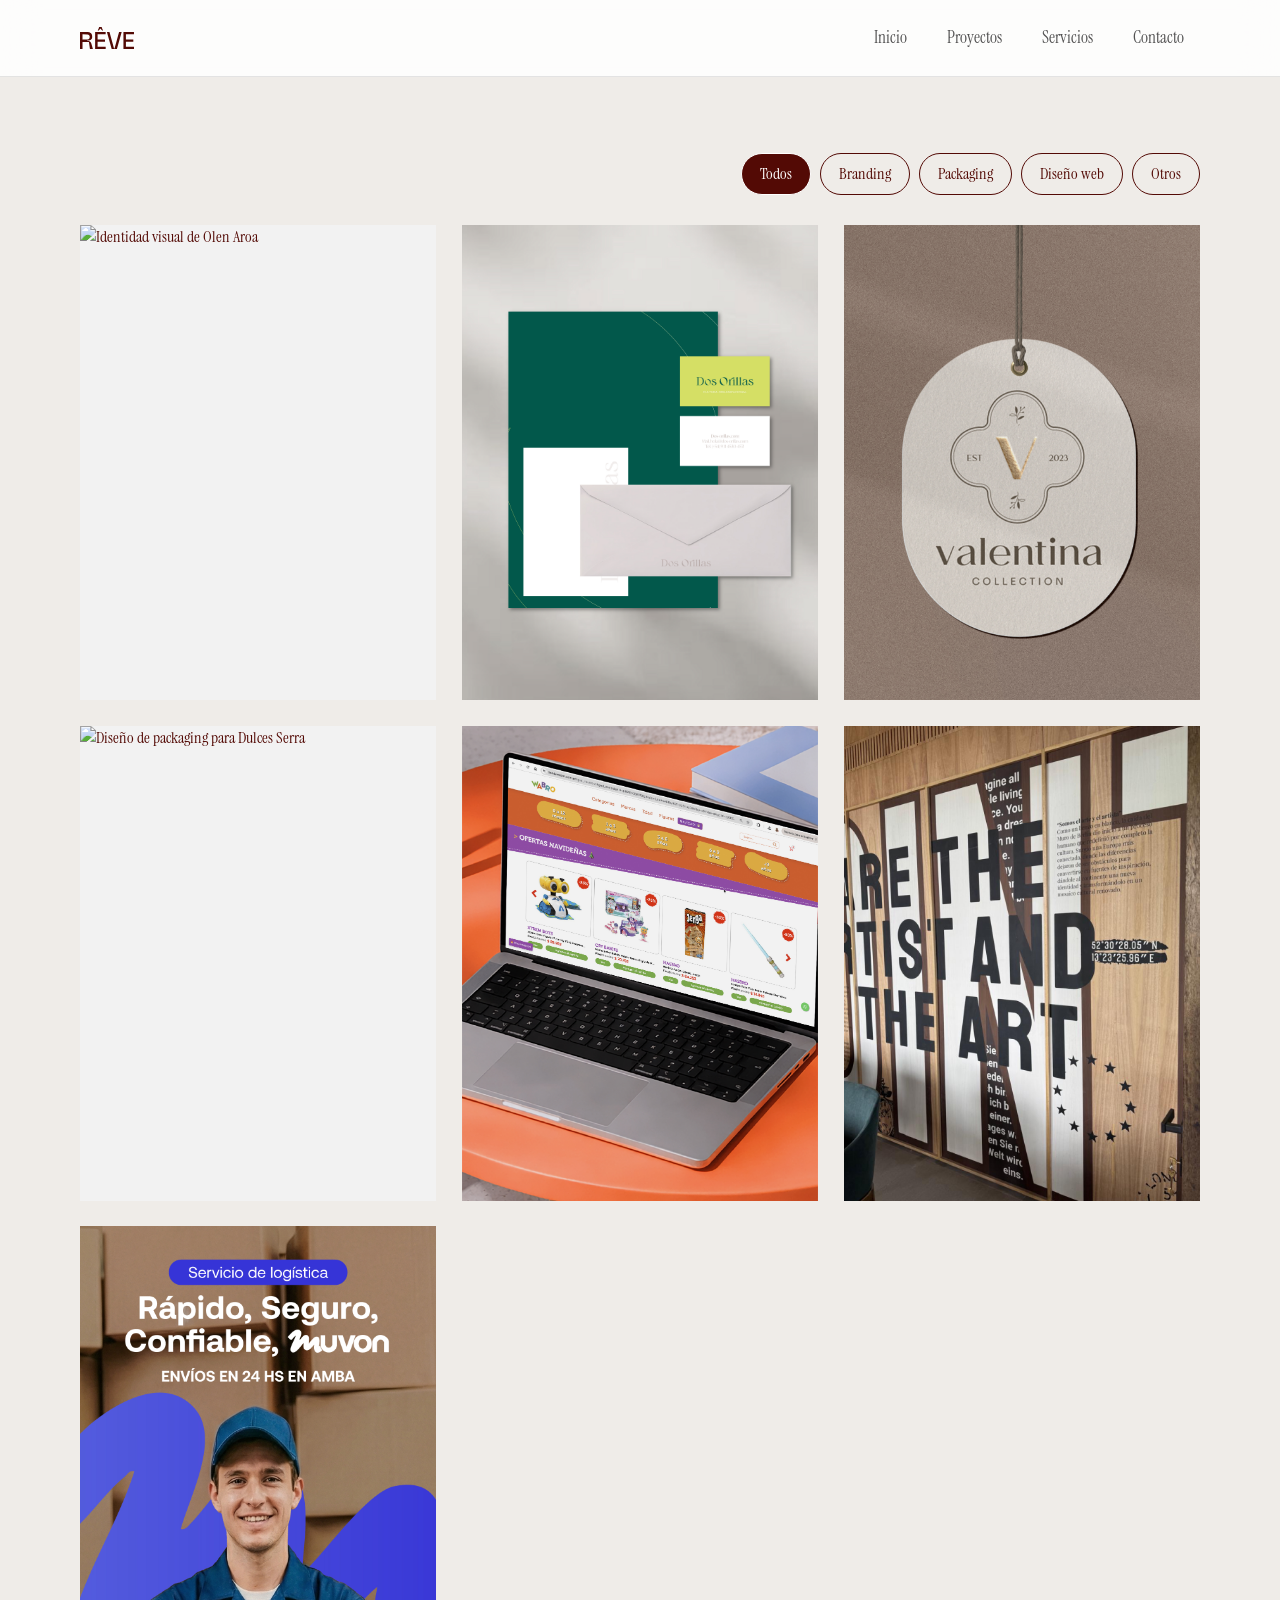
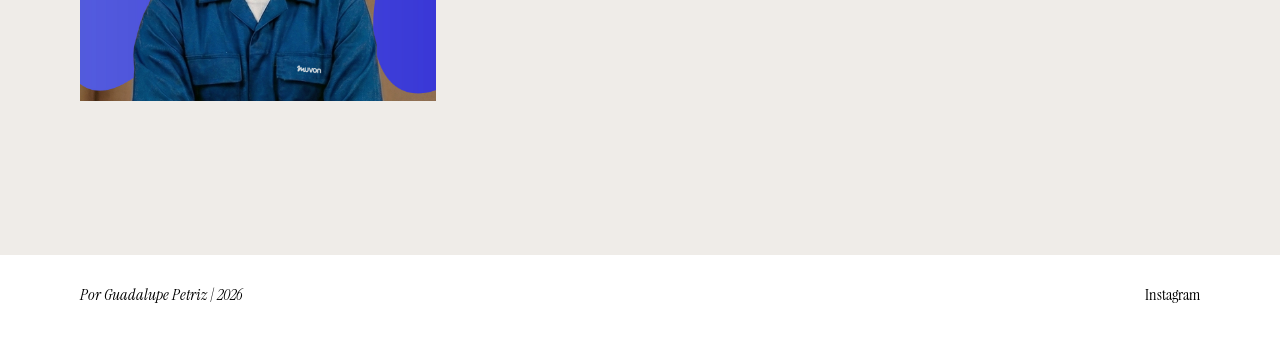
==== proyectos.html @ 758e6129 "Add files via upload" ====
<!DOCTYPE html>
<html lang="es">
  <head>
    <meta charset="UTF-8" />
    <meta name="viewport" content="width=device-width, initial-scale=1.0" />
    <meta name="description" content="Proyectos de branding, packaging y diseño web de RÊVE Studio" />
    <title>Proyectos — RÊVE Studio</title>
    <link rel="icon" href="assets/FavIcon.svg" type="image/svg+xml" />
    <link rel="preconnect" href="https://fonts.googleapis.com" />
    <link rel="preconnect" href="https://fonts.gstatic.com" crossorigin />
    <link href="https://fonts.googleapis.com/css2?family=Bricolage+Grotesque:opsz,wdth,wght@12..96,100,200..800&family=Instrument+Serif:ital@0;1&display=swap" rel="stylesheet" />
    <link rel="stylesheet" href="styles.css" />
  </head>
  <body class="projects-page">
    <header class="site-header">
      <nav class="navbar" aria-label="Navegación principal" data-nav>
        <a class="brand" href="index.html" aria-label="RÊVE Studio, ir al inicio">
          <img src="assets/LOGO-Bordo.svg" alt="" aria-hidden="true" />
        </a>
        <button class="nav-toggle" type="button" aria-label="Abrir menú" aria-expanded="false" aria-controls="site-menu">
          <span></span>
          <span></span>
        </button>
        <ul class="nav-menu" id="site-menu">
          <li><a href="index.html#inicio">Inicio</a></li>
          <li><a href="proyectos.html">Proyectos</a></li>
          <li><a href="index.html#servicios">Servicios</a></li>
          <li><a href="index.html#contacto">Contacto</a></li>
        </ul>
      </nav>
    </header>

    <main class="projects-main">
      <div class="project-filters" role="group" aria-label="Filtrar proyectos">
        <button class="project-filter is-active" type="button" data-filter="all" aria-pressed="true">Todos</button>
        <button class="project-filter" type="button" data-filter="branding" aria-pressed="false">Branding</button>
        <button class="project-filter" type="button" data-filter="packaging" aria-pressed="false">Packaging</button>
        <button class="project-filter" type="button" data-filter="web" aria-pressed="false">Diseño web</button>
        <button class="project-filter" type="button" data-filter="otros" aria-pressed="false">Otros</button>
      </div>

      <section class="projects-grid" aria-live="polite" aria-label="Listado de proyectos">
        <article class="grid-project" data-category="branding packaging" tabindex="0">
          <div class="grid-project__image"><img src="assets/services/branding/branding-07.jpg" alt="Identidad visual de Olen Aroa" /></div>
          <div class="grid-project__content"><p>Branding / Packaging</p><h2>Olen Aroa</h2></div>
        </article>
        <article class="grid-project" data-category="branding" tabindex="0">
          <div class="grid-project__image"><img src="assets/portfolio-jpg/dos-orillas.jpg" alt="Identidad visual de Dos Orillas" /></div>
          <div class="grid-project__content"><p>Branding</p><h2>Dos Orillas</h2></div>
        </article>
        <article class="grid-project" data-category="branding" tabindex="0">
          <div class="grid-project__image"><img src="assets/portfolio-jpg/valentina.jpg" alt="Identidad visual y ecommerce de Valentina" /></div>
          <div class="grid-project__content"><p>Branding</p><h2>Valentina</h2></div>
        </article>
        <article class="grid-project" data-category="packaging" tabindex="0">
          <div class="grid-project__image"><img src="assets/portfolio-jpg/dulces-serra.jpg" alt="Diseño de packaging para Dulces Serra" /></div>
          <div class="grid-project__content"><p>Packaging</p><h2>Dulces Serra</h2></div>
        </article>
        <article class="grid-project" data-category="web" tabindex="0">
          <div class="grid-project__image"><img src="assets/portfolio-jpg/wabro.jpg" alt="Diseño de tienda online para Wabro" /></div>
          <div class="grid-project__content"><p>Diseño web</p><h2>Wabro</h2></div>
        </article>
        <article class="grid-project" data-category="otros" tabindex="0">
          <div class="grid-project__image"><img src="assets/portfolio-jpg/checkpoint-charlie.jpg" alt="Diseño gráfico y arquigrafía para Checkpoint Charlie" /></div>
          <div class="grid-project__content"><p>Arquigrafía</p><h2>Checkpoint Charlie</h2></div>
        </article>
        <article class="grid-project" data-category="otros" tabindex="0">
          <div class="grid-project__image"><img src="assets/portfolio-jpg/muvon.jpg" alt="Contenido para paid media de Muvon" /></div>
          <div class="grid-project__content"><p>Diseño gráfico</p><h2>Muvon</h2></div>
        </article>
      </section>
    </main>

    <footer class="footer">
      <p>Por Guadalupe Petriz | <span id="current-year"></span></p>
      <a href="https://www.instagram.com/by_revestudio/" target="_blank" rel="noopener noreferrer">Instagram</a>
    </footer>
    <script src="projects.js"></script>
  </body>
</html>
---- styles.css ----
:root {
  /* Variables principales para cambiar rápidamente la identidad visual. */
  --color-bg: #ffffff;
  --color-text: #000000;
  --color-accent: #000000;
  --color-white: #ffffff;
  --color-soft: #f2f2f2;
  --color-muted: #555555;
  --color-ink-soft: rgba(0, 0, 0, 0.68);
  --font-main: "Instrument Serif", Georgia, serif;
  --font-display: "Bricolage Grotesque", Arial, sans-serif;
  --radius-sm: 18px;
  --radius-md: 28px;
  --radius-lg: 42px;
  --shadow-soft: 0 22px 70px rgba(0, 0, 0, 0.09);
  --space-section: clamp(72px, 10vw, 128px);
  --container: min(1120px, calc(100% - 40px));
  --page-bg: #ffffff;
  --page-fg: #000000;
  --page-transition: background-color 850ms ease, color 850ms ease;
}

* {
  box-sizing: border-box;
}

html {
  scroll-behavior: smooth;
}

body {
  margin: 0;
  background-color: var(--page-bg);
  color: var(--page-fg);
  font-family: var(--font-main);
  line-height: 1.5;
  font-weight: 400;
  transition: var(--page-transition);
}

body.nav-open {
  overflow: hidden;
}

body.modal-open {
  overflow: hidden;
}

img {
  display: block;
  max-width: 100%;
}

a {
  color: inherit;
  text-decoration: none;
}

.site-header {
  /* Header sticky con transparencia para conservar presencia durante el scroll. */
  position: sticky;
  top: 0;
  z-index: 20;
  border-bottom: 1px solid rgba(0, 0, 0, 0.1);
  background: rgba(255, 255, 255, 0.86);
  backdrop-filter: blur(18px);
}

.navbar {
  width: var(--container);
  min-height: 76px;
  margin: 0 auto;
  display: flex;
  align-items: center;
  justify-content: space-between;
  gap: 24px;
}

.brand {
  display: inline-flex;
  align-items: center;
  gap: 0;
  font-size: 1.22rem;
  font-weight: 400;
  font-style: italic;
  letter-spacing: 0;
}

.brand img {
  width: 54px;
  height: 54px;
  object-fit: contain;
}

.nav-menu {
  margin: 0;
  padding: 0;
  display: flex;
  align-items: center;
  gap: 8px;
  list-style: none;
}

.nav-menu a {
  display: inline-flex;
  min-height: 40px;
  align-items: center;
  border-radius: 999px;
  padding: 0 16px;
  color: var(--color-ink-soft);
  font-size: 1.08rem;
  transition: background-color 180ms ease, color 180ms ease;
}

.language-toggle {
  display: inline-flex;
  min-width: 48px;
  min-height: 40px;
  align-items: center;
  justify-content: center;
  border: 1px solid rgba(0, 0, 0, 0.14);
  border-radius: 999px;
  padding: 0 14px;
  background: #ffffff;
  color: #000000;
  cursor: pointer;
  font-family: var(--font-display);
  font-size: 0.9rem;
  font-weight: 400;
  letter-spacing: 0;
  transition: background-color 180ms ease, transform 180ms ease;
}

.nav-menu a:hover,
.nav-menu a:focus-visible,
.language-toggle:hover,
.language-toggle:focus-visible {
  background: var(--color-white);
  color: var(--color-text);
  outline: none;
}

.language-toggle:hover,
.language-toggle:focus-visible {
  transform: translateY(-1px);
}

.nav-toggle {
  display: none;
  width: 44px;
  height: 44px;
  border: 1px solid rgba(0, 0, 0, 0.14);
  border-radius: 999px;
  background: var(--color-white);
  cursor: pointer;
}

.nav-toggle span {
  display: block;
  width: 18px;
  height: 2px;
  margin: 5px auto;
  border-radius: 999px;
  background: var(--color-text);
  transition: transform 180ms ease, opacity 180ms ease;
}

.nav-open .nav-toggle span:first-child {
  transform: translateY(3.5px) rotate(45deg);
}

.nav-open .nav-toggle span:last-child {
  transform: translateY(-3.5px) rotate(-45deg);
}

.hero {
  position: relative;
  width: 100%;
  --preview-x: 50%;
  --preview-y: 24px;
  min-height: calc(92vh - 76px);
  margin: 0 auto;
  padding: clamp(88px, 12vh, 140px) max(20px, calc((100% - 1120px) / 2))
    clamp(56px, 8vh, 88px);
  display: flex;
  align-items: center;
  justify-content: center;
  text-align: center;
  background-color: var(--page-bg);
  color: #161616;
  transition: var(--page-transition);
}

.hero__content {
  position: relative;
  z-index: 3;
  width: min(100%, 860px);
}

.eyebrow {
  margin: 0 0 18px;
  color: var(--color-accent);
  font-size: 1.05rem;
  font-style: italic;
  font-weight: 400;
  letter-spacing: 0;
}

h1,
h2,
h3,
p {
  overflow-wrap: anywhere;
}

h1,
h2 {
  margin: 0;
  line-height: 0.98;
  letter-spacing: 0;
}

h1 {
  max-width: 860px;
  margin-inline: auto;
  font-family: "Bricolage Grotesque", Arial, sans-serif;
  font-size: clamp(1.95rem, 4.2vw, 4.35rem);
  font-style: normal;
  font-weight: 400;
}

.hero-typing-letter,
.hero-typing-node {
  opacity: 0;
  color: #161616;
  animation: hero-type-in 180ms ease forwards;
}

.hero-typing-letter {
  display: inline;
  transition: color 220ms ease;
}

.hero-typing-node {
  display: inline-block;
  transition: color 220ms ease;
}

.hero.has-keyword-hover .hero-typing-letter,
.hero.has-keyword-hover .hero-typing-node {
  color: rgba(22, 22, 22, 0.3);
}

.hero.has-keyword-hover .hero-typing-node.is-keyword-active {
  color: #000000;
}

h2 {
  max-width: 760px;
  font-size: clamp(2.25rem, 5vw, 4.9rem);
}

.hero__actions {
  justify-content: center;
  display: flex;
  flex-wrap: wrap;
  gap: 12px;
  margin-top: clamp(36px, 5vw, 56px);
}

.hero-keyword {
  position: relative;
  display: inline-block;
  cursor: default;
  color: #000000;
  font-family: "Bricolage Grotesque", Arial, sans-serif;
  font-style: normal;
  font-weight: 400;
  outline: none;
  transition: color 180ms ease;
}

.hero-keyword::after {
  content: "";
  position: absolute;
  left: 0;
  right: 0;
  bottom: 0.04em;
  height: 0.045em;
  background: currentColor;
  transform: scaleX(1);
  transform-origin: left center;
}

.hero-keyword[data-category="branding"]:hover,
.hero-keyword[data-category="branding"]:focus-visible,
.hero-keyword[data-category="branding"].is-active {
  color: #530a05;
}

.hero-keyword[data-category="redes"]:hover,
.hero-keyword[data-category="redes"]:focus-visible,
.hero-keyword[data-category="redes"].is-active {
  color: #530a05;
}

.hero-keyword[data-category="contenido"]:hover,
.hero-keyword[data-category="contenido"]:focus-visible,
.hero-keyword[data-category="contenido"].is-active {
  color: #530a05;
}

.hero__previews {
  position: absolute;
  left: 0;
  right: 0;
  top: 0;
  z-index: 6;
  height: 0;
  pointer-events: none;
}

.hero-preview-group {
  position: absolute;
  left: var(--preview-x);
  top: var(--preview-y);
  width: clamp(270px, 31vw, 420px);
  height: clamp(135px, 15.75vw, 214px);
  opacity: 1;
  transform: translate(-50%, -100%) translateY(-28px) scale(1);
  visibility: hidden;
  transition: visibility 0s linear 360ms;
}

.hero-preview-group.is-visible {
  visibility: visible;
  transition-delay: 0s;
}

.hero-preview-group img {
  position: absolute;
  width: clamp(108px, 12.6vw, 171px);
  aspect-ratio: 4 / 5;
  object-fit: cover;
  border: 1px solid rgba(0, 0, 0, 0.12);
  border-radius: 16px;
  background: var(--color-white);
  box-shadow: 0 26px 70px rgba(0, 0, 0, 0.14);
  opacity: 0;
  transform: translateY(16px) var(--preview-transform);
  transition: opacity 380ms ease-out, transform 420ms ease-out;
  transition-delay: var(--preview-delay, 0ms);
}

.hero-preview-group img:nth-child(1) {
  --preview-transform: rotate(-7deg);
  --preview-delay: 0ms;
  left: 0;
  top: 28px;
}

.hero-preview-group img:nth-child(2) {
  --preview-transform: translateX(-50%) rotate(3deg);
  --preview-delay: 90ms;
  left: 50%;
  top: 0;
}

.hero-preview-group img:nth-child(3) {
  --preview-transform: rotate(7deg);
  --preview-delay: 180ms;
  right: 0;
  left: auto;
  top: 28px;
}

.hero-preview-group.is-visible img {
  opacity: 1;
  transform: translateY(0) var(--preview-transform);
}

.button {
  display: inline-flex;
  min-height: 52px;
  align-items: center;
  justify-content: center;
  border: 1px solid transparent;
  border-radius: 999px;
  padding: 0 24px;
  font-size: 1.13rem;
  font-weight: 400;
  transition: transform 180ms ease, box-shadow 180ms ease,
    background-color 180ms ease, border-color 180ms ease;
}

.button:hover,
.button:focus-visible {
  transform: translateY(-2px);
  outline: none;
}

.button--primary {
  background: var(--color-text);
  color: var(--color-white);
  box-shadow: 0 14px 34px rgba(0, 0, 0, 0.14);
}

.button--primary:hover,
.button--primary:focus-visible {
  box-shadow: 0 18px 42px rgba(0, 0, 0, 0.2);
}

.button--secondary {
  border-color: rgba(0, 0, 0, 0.18);
  background: rgba(255, 255, 255, 0.72);
}

.button--secondary:hover,
.button--secondary:focus-visible {
  background: var(--color-white);
  border-color: rgba(0, 0, 0, 0.34);
}

.ticker {
  width: 100%;
  overflow: hidden;
  background: #530a05;
  color: #f4310f;
}

.ticker__track {
  display: flex;
  width: max-content;
  animation: ticker-scroll 22s linear infinite;
}

.ticker__track span {
  display: inline-flex;
  align-items: center;
  min-height: 102px;
  padding-right: 56px;
  font-family: var(--font-display);
  font-size: clamp(1.45rem, 3vw, 2.7rem);
  font-optical-sizing: auto;
  font-style: normal;
  font-variation-settings: "wdth" 100;
  font-weight: 288;
  letter-spacing: 0.08em;
  line-height: 1;
  text-transform: uppercase;
  white-space: nowrap;
}

.portfolio,
.services {
  width: 100%;
  padding: clamp(64px, 9vw, 120px) 0;
  background: #efece8;
  color: #530a05;
}

.contact {
  padding: var(--space-section) 0;
  background-color: var(--page-bg);
  color: var(--page-fg);
  transition: var(--page-transition);
}

.services {
  padding-top: 0;
  padding-bottom: 0;
  scroll-margin-top: 76px;
}

.section-heading {
  width: var(--container);
  margin: 0 auto 42px;
}

#portfolio-title {
  color: #000000;
  font-family: var(--font-main);
  font-style: normal;
  font-weight: 400;
}

.carousel {
  width: 100%;
  overflow: hidden;
  cursor: grab;
  user-select: none;
  touch-action: pan-y;
}

.carousel__track {
  /* La lista de proyectos está duplicada en HTML para lograr un loop continuo. */
  display: flex;
  width: max-content;
  gap: 22px;
  will-change: transform;
}

.carousel.is-dragging {
  cursor: grabbing;
}

.carousel.is-dragging .project-card {
  pointer-events: none;
}

.project-card {
  position: relative;
  width: clamp(260px, 30vw, 410px);
  aspect-ratio: 0.78;
  border-radius: var(--radius-md);
  overflow: hidden;
  background: var(--color-soft);
  box-shadow: 0 20px 50px rgba(0, 0, 0, 0.09);
}

.project-card__image-link {
  position: absolute;
  inset: 0;
  z-index: 1;
  display: block;
}

.project-card__image-link:focus-visible {
  outline: 2px solid #ffffff;
  outline-offset: -8px;
}

.project-card img {
  width: 100%;
  height: 100%;
  object-fit: cover;
  transition: transform 500ms ease;
}

.project-card::after {
  content: "";
  position: absolute;
  inset: 0;
  background: linear-gradient(
    180deg,
    rgba(0, 0, 0, 0.02) 34%,
    rgba(0, 0, 0, 0.78)
  );
}

.project-card:hover img {
  transform: scale(1.06);
}

.project-card__content {
  position: absolute;
  left: 22px;
  right: 22px;
  bottom: 22px;
  z-index: 2;
  color: var(--color-white);
  pointer-events: none;
}

.project-card__content span {
  display: inline-flex;
  min-height: 34px;
  align-items: center;
  border: 1px solid rgba(255, 255, 255, 0.42);
  border-radius: 999px;
  padding: 0 12px;
  background: rgba(255, 255, 255, 0.18);
  box-shadow: inset 0 1px 0 rgba(255, 255, 255, 0.3),
    0 10px 26px rgba(0, 0, 0, 0.14);
  backdrop-filter: blur(18px) saturate(1.35);
  -webkit-backdrop-filter: blur(18px) saturate(1.35);
  font-size: 0.98rem;
  font-style: italic;
  font-weight: 400;
}

.project-card__content h3 {
  margin: 12px 0 0;
  font-family: var(--font-display);
  font-size: clamp(1.55rem, 2.6vw, 2.4rem);
  font-optical-sizing: auto;
  font-style: normal;
  font-variation-settings: "wdth" 100;
  font-weight: 288;
  letter-spacing: 0.01em;
  line-height: 1;
}

.services-accordion {
  width: 100%;
  height: clamp(540px, 76vh, 760px);
  margin: 0 auto;
  display: flex;
  align-items: stretch;
  gap: var(--service-gap, 8px);
  overflow: hidden;
  border: 0;
  background: transparent;
}

.service-panel {
  position: relative;
  flex: 0 0 76px;
  min-width: 76px;
  overflow: hidden;
  display: grid;
  grid-template-columns: 76px minmax(0, 1fr);
  border-right: 0;
  border-radius: 0;
  background: var(--panel-color);
  color: var(--panel-text, var(--color-text));
  transition: flex-basis 520ms cubic-bezier(0.76, 0, 0.24, 1),
    min-width 520ms cubic-bezier(0.76, 0, 0.24, 1);
}

.service-panel:last-child {
  border-right: 0;
}

.service-panel.is-active {
  border-radius: 0;
  flex-basis: calc(100% - 304px - (var(--service-gap, 8px) * 4));
  min-width: min(640px, calc(100% - 304px - (var(--service-gap, 8px) * 4)));
}

.service-panel__tab {
  position: relative;
  z-index: 3;
  display: block;
  border: 0;
  padding: 0;
  background: transparent;
  color: inherit;
  cursor: pointer;
}

.service-panel__tab span {
  position: absolute;
  inset: 0;
  isolation: isolate;
  display: flex;
  width: 100%;
  height: 100%;
  align-items: center;
  justify-content: flex-end;
  padding: 16px 0 44px;
  writing-mode: vertical-rl;
  font-family: var(--font-display);
  font-size: clamp(0.95rem, 1.2vw, 1.18rem);
  font-optical-sizing: auto;
  font-style: normal;
  font-variation-settings: "wdth" 100;
  font-weight: 288;
  letter-spacing: 0.08em;
  line-height: 1;
  text-transform: uppercase;
  text-orientation: mixed;
  transform: rotate(180deg);
  transform-origin: center center;
}

.service-panel__content {
  position: relative;
  z-index: 2;
  align-self: start;
  width: 100%;
  max-width: 1160px;
  padding: clamp(34px, 5vw, 72px);
  overflow: auto;
  opacity: 0;
  transform: translateX(28px);
  transition: opacity 260ms ease 120ms, transform 360ms ease 120ms;
}

.service-panel.is-active .service-panel__content {
  opacity: 1;
  transform: translateX(0);
}

.service-panel__content h3 {
  margin: 0;
  font-family: var(--font-display);
  font-size: clamp(3rem, 7vw, 7.4rem);
  font-optical-sizing: auto;
  font-style: normal;
  font-variation-settings: "wdth" 100;
  font-weight: 288;
  letter-spacing: 0;
  line-height: 0.88;
  text-transform: uppercase;
}

.service-panel__content p {
  max-width: 560px;
  margin: clamp(22px, 3vw, 34px) 0 0;
  font-family: var(--font-main);
  font-size: clamp(1.3rem, 2vw, 1.85rem);
  font-style: italic;
  font-weight: 400;
  line-height: 1.16;
}

.service-panel__cta {
  display: inline-flex;
  min-height: 46px;
  align-items: center;
  justify-content: center;
  margin-top: clamp(24px, 3vw, 36px);
  border: 1px solid rgba(0, 0, 0, 0.18);
  border-radius: 999px;
  padding: 0 20px;
  background: rgba(255, 255, 255, 0.44);
  color: inherit;
  cursor: pointer;
  font-family: var(--font-display);
  font-size: 1rem;
  font-optical-sizing: auto;
  font-style: normal;
  font-variation-settings: "wdth" 100;
  font-weight: 400;
  transition: background-color 180ms ease, transform 180ms ease;
  text-decoration: none;
}

.service-panel__actions {
  display: flex;
  flex-wrap: wrap;
  gap: 12px;
  margin-top: clamp(24px, 3vw, 36px);
}

.service-panel__actions .service-panel__cta {
  margin-top: 0;
}

.service-panel__cta:hover,
.service-panel__cta:focus-visible {
  background: rgba(255, 255, 255, 0.7);
  outline: none;
  transform: translateY(-1px);
}

.service-hover-preview {
  position: fixed;
  left: var(--service-preview-x, 50vw);
  top: var(--service-preview-y, 50vh);
  z-index: 55;
  width: 230px;
  height: 250px;
  opacity: 0;
  pointer-events: none;
  transform: translate(-50%, calc(-100% - 18px)) translateY(12px) scale(0.96);
  transition: opacity 220ms ease, transform 280ms ease, visibility 0s linear 340ms;
  visibility: hidden;
}

.service-hover-preview.is-visible {
  opacity: 1;
  transform: translate(-50%, calc(-100% - 18px)) translateY(0) scale(1);
  transition-delay: 0s;
  visibility: visible;
}

.service-hover-preview img {
  position: absolute;
  inset: 0;
  width: 136px;
  height: 176px;
  object-fit: cover;
  border: 1px solid rgba(255, 255, 255, 0.42);
  border-radius: 0;
  box-shadow: 0 18px 44px rgba(0, 0, 0, 0.18);
  opacity: 0;
  transform: translate(var(--stack-x), var(--stack-y-start)) scale(0.96)
    rotate(var(--stack-r));
  will-change: opacity, transform;
}

.service-hover-preview img:nth-child(1) {
  --stack-x: 0;
  --stack-y: 28px;
  --stack-y-start: 42px;
  --stack-r: -8deg;
  animation-delay: 0ms;
}

.service-hover-preview img:nth-child(2) {
  --stack-x: 18px;
  --stack-y: 14px;
  --stack-y-start: 28px;
  --stack-r: 5deg;
  animation-delay: 420ms;
}

.service-hover-preview img:nth-child(3) {
  --stack-x: 38px;
  --stack-y: 2px;
  --stack-y-start: 16px;
  --stack-r: -3deg;
  animation-delay: 840ms;
}

.service-hover-preview img:nth-child(4) {
  --stack-x: 60px;
  --stack-y: 20px;
  --stack-y-start: 34px;
  --stack-r: 8deg;
  animation-delay: 1260ms;
}

.service-hover-preview img:nth-child(5) {
  --stack-x: 28px;
  --stack-y: 48px;
  --stack-y-start: 62px;
  --stack-r: 2deg;
  animation-delay: 1680ms;
}

.service-hover-preview img:nth-child(6) {
  --stack-x: 78px;
  --stack-y: 42px;
  --stack-y-start: 56px;
  --stack-r: -6deg;
  animation-delay: 2100ms;
}

.service-hover-preview.is-visible img {
  animation-duration: 4.8s;
  animation-iteration-count: infinite;
  animation-name: service-image-stack;
  animation-timing-function: cubic-bezier(0.22, 1, 0.36, 1);
  animation-fill-mode: both;
}

@keyframes service-image-stack {
  0%,
  9% {
    opacity: 0;
    transform: translate(var(--stack-x), var(--stack-y-start)) scale(0.96)
      rotate(var(--stack-r));
  }

  18%,
  72% {
    opacity: 1;
    transform: translate(var(--stack-x), var(--stack-y)) scale(1)
      rotate(var(--stack-r));
  }

  86%,
  100% {
    opacity: 0;
    transform: translate(var(--stack-x), calc(var(--stack-y) - 10px)) scale(0.98)
      rotate(var(--stack-r));
  }
}

.process-cards {
  margin-top: clamp(78px, 9vw, 120px);
  margin-bottom: clamp(78px, 9vw, 120px);
  padding: clamp(52px, 7vw, 92px) 0;
  background-color: var(--page-bg);
  color: var(--page-fg);
  overflow: hidden;
  transition: var(--page-transition);
}

.process-cards__inner {
  width: var(--container);
  margin: 0 auto;
}

.process-card-stack {
  min-height: clamp(300px, 34vw, 420px);
  position: relative;
}

.process-card {
  position: absolute;
  display: grid;
  align-content: space-between;
  width: clamp(170px, 18vw, 250px);
  min-height: clamp(190px, 21vw, 280px);
  border-radius: var(--radius-md);
  padding: clamp(22px, 3vw, 34px);
  color: var(--color-text);
  box-shadow: 0 26px 70px rgba(0, 0, 0, 0.28);
  cursor: pointer;
  transition: transform 320ms cubic-bezier(0.34, 1.56, 0.64, 1),
    box-shadow 240ms ease;
}

.process-card:hover,
.process-card:focus-visible,
.process-card.is-tapped {
  outline: none;
  transform: translateY(-16px) rotate(0deg) scale(1.04);
  box-shadow: 0 36px 90px rgba(0, 0, 0, 0.38);
}

.process-card__icon {
  width: clamp(56px, 6.2vw, 86px);
  height: clamp(56px, 6.2vw, 86px);
  color: currentColor;
  object-fit: contain;
  transform-origin: center bottom;
}

.process-card--two .process-card__icon {
  filter: invert(1);
}

.process-card:hover .process-card__icon,
.process-card:focus-visible .process-card__icon,
.process-card.is-tapped .process-card__icon {
  animation: process-icon-bounce 520ms cubic-bezier(0.34, 1.56, 0.64, 1);
}

.process-card p {
  margin: clamp(34px, 5vw, 64px) 0 0;
  font-family: var(--font-display);
  font-size: clamp(1rem, 1.55vw, 1.42rem);
  font-optical-sizing: auto;
  font-style: normal;
  font-variation-settings: "wdth" 100;
  font-weight: 400;
  line-height: 1.02;
}

.process-card--one {
  left: 5%;
  top: 4%;
  background: #dedede;
  transform: rotate(-7deg);
}

.process-card--two {
  left: 31%;
  top: 24%;
  background: #530a05;
  color: #ffffff;
  transform: rotate(5deg);
}

.process-card--three {
  right: 26%;
  top: 0;
  background: #e24b37;
  transform: rotate(-3deg);
}

.process-card--four {
  right: 5%;
  top: 25%;
  background: #9bc5ff;
  transform: rotate(8deg);
}

.packages-modal[hidden] {
  display: none;
}

.packages-modal {
  position: fixed;
  inset: 0;
  z-index: 60;
  display: grid;
  place-items: center;
  padding: 20px;
}

.packages-modal__overlay {
  position: absolute;
  inset: 0;
  background: rgba(0, 0, 0, 0.42);
  backdrop-filter: blur(10px);
  -webkit-backdrop-filter: blur(10px);
}

.packages-modal__dialog {
  position: relative;
  z-index: 1;
  width: min(1180px, 100%);
  max-height: min(84vh, 820px);
  overflow: auto;
  border: 1px solid rgba(255, 255, 255, 0.42);
  border-radius: var(--radius-md);
  padding: clamp(24px, 4vw, 48px);
  background: rgba(239, 239, 239, 0.82);
  box-shadow: 0 28px 90px rgba(0, 0, 0, 0.24);
  backdrop-filter: blur(22px) saturate(1.2);
  -webkit-backdrop-filter: blur(22px) saturate(1.2);
}

.packages-modal__close {
  position: absolute;
  top: 18px;
  right: 18px;
  width: 40px;
  height: 40px;
  border: 1px solid rgba(0, 0, 0, 0.16);
  border-radius: 999px;
  background: rgba(255, 255, 255, 0.48);
  cursor: pointer;
  font-family: var(--font-display);
  font-size: 1.5rem;
  line-height: 1;
}

.packages-modal__heading {
  padding-right: 44px;
}

.packages-modal__heading h2 {
  font-family: var(--font-display);
  font-size: clamp(2.4rem, 6vw, 5.8rem);
  font-optical-sizing: auto;
  font-style: normal;
  font-variation-settings: "wdth" 100;
  font-weight: 288;
  line-height: 0.9;
  text-transform: uppercase;
}

.branding-packages {
  display: grid;
  grid-template-columns: repeat(3, minmax(0, 1fr));
  gap: 16px;
  margin-top: clamp(24px, 3vw, 40px);
}

.packages-modal__note {
  width: fit-content;
  max-width: min(100%, 760px);
  margin: clamp(18px, 2.2vw, 28px) auto 0;
  border: 1px solid rgba(83, 10, 5, 0.18);
  border-radius: 999px;
  padding: 10px 18px;
  background: rgba(83, 10, 5, 0.08);
  color: #530a05;
  font-family: var(--font-display);
  font-size: clamp(0.9rem, 1vw, 1rem);
  font-optical-sizing: auto;
  font-style: normal;
  font-variation-settings: "wdth" 100;
  font-weight: 400;
  line-height: 1.18;
  text-align: center;
}

.branding-package {
  --plan-accent: #892727;
  --plan-tint: rgba(137, 39, 39, 0.1);
  min-height: 100%;
  display: grid;
  grid-template-rows: auto auto auto 1fr auto auto;
  padding: clamp(18px, 2vw, 28px);
  border: 1px solid color-mix(in srgb, var(--plan-accent) 28%, transparent);
  border-radius: var(--radius-md);
  background: linear-gradient(180deg, var(--plan-tint), rgba(255, 255, 255, 0.34));
  box-shadow: inset 0 1px 0 rgba(255, 255, 255, 0.42),
    0 18px 42px rgba(0, 0, 0, 0.08);
  backdrop-filter: blur(18px) saturate(1.25);
  -webkit-backdrop-filter: blur(18px) saturate(1.25);
  transition: border-color 180ms ease, transform 180ms ease,
    background-color 180ms ease;
}

.branding-package:hover {
  border-color: color-mix(in srgb, var(--plan-accent) 55%, transparent);
  background: linear-gradient(180deg, var(--plan-tint), rgba(255, 255, 255, 0.48));
  transform: translateY(-2px);
}

.branding-package:nth-child(2) {
  --plan-accent: #701212;
  --plan-tint: rgba(112, 18, 18, 0.1);
}

.branding-package:nth-child(3) {
  --plan-accent: #530a05;
  --plan-tint: rgba(83, 10, 5, 0.11);
}

.branding-package h4 {
  margin: 0;
  font-family: var(--font-display);
  font-size: clamp(1.15rem, 1.6vw, 1.65rem);
  font-optical-sizing: auto;
  font-style: normal;
  font-variation-settings: "wdth" 100;
  font-weight: 700;
  line-height: 1;
  text-transform: uppercase;
  color: var(--plan-accent);
}

.branding-package p,
.branding-package li,
.branding-package strong {
  font-family: var(--font-display);
  font-size: clamp(0.98rem, 1.15vw, 1.12rem);
  font-optical-sizing: auto;
  font-style: normal;
  font-variation-settings: "wdth" 100;
  font-weight: 400;
  line-height: 1.18;
}

.branding-package p {
  margin: 16px 0 0;
}

.branding-package > p:not(.branding-package__meta) {
  font-family: var(--font-main);
  font-size: clamp(1.1rem, 1.45vw, 1.4rem);
  font-style: normal;
  font-weight: 400;
  line-height: 1.08;
}

.branding-package strong {
  display: block;
  margin-top: 18px;
  font-weight: 700;
}

.branding-package ul {
  margin-top: 10px;
  padding: 0;
  list-style: none;
  border-top: 1px solid rgba(0, 0, 0, 0.12);
}

.branding-package li {
  min-height: 42px;
  display: grid;
  grid-template-columns: 24px minmax(0, 1fr);
  align-items: center;
  gap: 8px;
  border-bottom: 1px solid rgba(0, 0, 0, 0.1);
  font-size: clamp(0.9rem, 1vw, 1rem);
  font-weight: 300;
}

.branding-package li::before {
  content: "→";
  width: 22px;
  height: 22px;
  display: inline-grid;
  place-items: center;
  border: 1px solid var(--plan-accent);
  border-radius: 999px;
  background: var(--plan-accent);
  color: #fff;
  font-size: 0.9rem;
  line-height: 1;
}

.branding-package__meta {
  margin-top: 18px;
  align-self: end;
  font-weight: 700;
}

.branding-package__cta {
  display: inline-flex;
  min-height: 42px;
  align-items: center;
  justify-content: center;
  margin-top: 18px;
  border: 1px solid rgba(0, 0, 0, 0.18);
  border-radius: 999px;
  padding: 0 16px;
  background: rgba(255, 255, 255, 0.42);
  font-family: var(--font-display);
  font-size: 0.95rem;
  font-optical-sizing: auto;
  font-style: normal;
  font-variation-settings: "wdth" 100;
  font-weight: 400;
  transition: background-color 180ms ease, transform 180ms ease;
}

.branding-package__cta:hover,
.branding-package__cta:focus-visible {
  background: rgba(255, 255, 255, 0.68);
  outline: none;
  transform: translateY(-1px);
}

.contact {
  width: 100%;
  margin: 0;
  min-height: clamp(320px, 48vh, 520px);
  padding: clamp(42px, 6vw, 82px) max(20px, calc((100% - 1120px) / 2));
  display: grid;
  grid-template-columns: 1fr 1fr;
  align-items: center;
  justify-items: center;
  gap: clamp(24px, 5vw, 72px);
  border-top: 0;
  background: #530a05;
  color: #f4310f;
}

.contact__brand {
  align-self: end;
}

.contact__brand img {
  display: block;
  width: min(48vw, 470px);
  height: auto;
  transform: scaleY(var(--contact-logo-stretch, 1));
  transform-origin: center bottom;
  filter: brightness(0) saturate(100%) invert(31%) sepia(97%) saturate(3253%)
    hue-rotate(354deg) brightness(104%) contrast(91%);
  transition: transform 220ms ease-out;
}

.contact__cta {
  align-self: end;
  justify-self: center;
  display: grid;
  justify-items: end;
  text-align: right;
}

.contact__cta h2 {
  max-width: min(100%, 420px);
  margin: 0 0 0 auto;
  font-family: var(--font-main);
  font-size: clamp(1.85rem, 4vw, 4.15rem);
  font-style: italic;
  font-weight: 400;
  line-height: 0.94;
  color: #f4310f;
}

.contact__cta .button {
  justify-self: end;
  margin-top: 18px;
}

.contact .button--primary {
  position: relative;
  isolation: isolate;
  overflow: visible;
  border-color: rgba(255, 255, 255, 0.9);
  background: #530a05;
  color: #efece8;
  box-shadow: none;
}

.contact .button--primary:hover,
.contact .button--primary:focus-visible {
  background: #f4310f;
  color: #ffffff;
  box-shadow: none;
}

.contact-gooey-button {
  min-width: 154px;
}

.contact-gooey-button__label {
  position: relative;
  z-index: 2;
}

.contact-gooey-button__blobs {
  display: none;
}

.footer {
  width: 100%;
  margin: 0;
  padding: 28px max(20px, calc((100% - 1120px) / 2)) 36px;
  display: flex;
  align-items: center;
  justify-content: space-between;
  gap: 24px;
  background: #ffffff;
  color: #000000;
}

.footer p {
  margin: 0;
  font-weight: 400;
  font-style: italic;
}

.footer ul {
  margin: 0;
  padding: 0;
  display: flex;
  flex-wrap: wrap;
  justify-content: flex-end;
  gap: 16px;
  list-style: none;
}

.footer a {
  transition: color 180ms ease;
}

.footer a:hover,
.footer a:focus-visible {
  color: #000000;
  outline: none;
}

.project-page {
  background: #ffffff;
  color: #000000;
}

.projects-page {
  background: #efece8;
  color: #530a05;
}

.projects-page .site-header { position: sticky; }
.projects-main { width: var(--container); margin: 0 auto; padding: clamp(40px, 6vw, 76px) 0 clamp(90px, 12vw, 160px); }
.project-filters { display: flex; flex-wrap: wrap; justify-content: flex-end; gap: 9px; margin: 0 0 30px auto; }
.project-filter { min-height: 42px; border: 1px solid currentColor; border-radius: 999px; padding: 0 18px; background: transparent; color: inherit; font: inherit; cursor: pointer; transition: background 180ms ease, color 180ms ease; }
.project-filter:hover, .project-filter:focus-visible, .project-filter.is-active { background: #530a05; color: #ffffff; outline: none; }
.projects-grid { display: grid; grid-template-columns: repeat(3, minmax(0, 1fr)); gap: clamp(12px, 2vw, 28px); }
.grid-project[hidden] { display: none; }
.grid-project { position: relative; overflow: hidden; background: var(--color-soft); }
.grid-project__image { aspect-ratio: 3 / 4; overflow: hidden; background: var(--color-soft); }
.grid-project img { width: 100%; height: 100%; object-fit: cover; transition: transform 500ms ease; }
.grid-project:hover img { transform: scale(1.035); }
.grid-project__content { position: absolute; inset: 0; display: flex; flex-direction: column; justify-content: flex-end; padding: clamp(18px, 2.5vw, 30px); background: linear-gradient(180deg, transparent 35%, rgba(83, 10, 5, 0.88)); color: #ffffff; opacity: 0; transform: translateY(10px); transition: opacity 220ms ease, transform 220ms ease; pointer-events: none; }
.grid-project:hover .grid-project__content, .grid-project:focus-visible .grid-project__content { opacity: 1; transform: translateY(0); }
.grid-project:focus-visible { outline: 2px solid #530a05; outline-offset: 4px; }
.grid-project p { margin: 0 0 7px; font-style: italic; }
.grid-project h2 { margin: 0; font-family: var(--font-display); font-size: clamp(1.65rem, 2.8vw, 3rem); font-weight: 288; line-height: 1; }

.project-detail {
  width: var(--container);
  margin: 0 auto;
  padding: clamp(72px, 10vw, 132px) 0 clamp(84px, 11vw, 148px);
}

.project-detail__header {
  display: grid;
  grid-template-columns: minmax(0, 1fr) auto;
  align-items: end;
  gap: clamp(28px, 5vw, 72px);
  margin-bottom: clamp(42px, 7vw, 84px);
}

.project-detail__back {
  grid-column: 1 / -1;
  width: fit-content;
  border-bottom: 1px solid currentColor;
  font-family: var(--font-display);
  font-size: 0.98rem;
  font-weight: 400;
  line-height: 1.1;
}

.project-detail h1 {
  margin: 0;
  max-width: 760px;
  font-family: var(--font-main);
  font-size: clamp(3.4rem, 11vw, 10rem);
  font-style: normal;
  font-weight: 400;
  line-height: 0.88;
}

.project-detail__meta {
  display: flex;
  flex-wrap: wrap;
  justify-content: flex-end;
  gap: 18px;
  margin: 0;
  font-family: var(--font-display);
}

.project-detail__meta div {
  min-width: 130px;
}

.project-detail__meta dt {
  margin: 0 0 6px;
  color: rgba(0, 0, 0, 0.54);
  font-size: 0.82rem;
  font-weight: 400;
  text-transform: uppercase;
}

.project-detail__meta dd {
  margin: 0;
  font-size: 1.08rem;
  font-weight: 400;
}

.project-gallery {
  display: grid;
  grid-template-columns: repeat(2, minmax(0, 1fr));
  gap: clamp(16px, 2.6vw, 34px);
}

.project-gallery__item {
  margin: 0;
  overflow: hidden;
  background: var(--color-soft);
}

.project-gallery__item--wide {
  grid-column: 1 / -1;
  aspect-ratio: 16 / 9;
}

.project-gallery__item--portrait {
  aspect-ratio: 4 / 5;
}

.project-gallery__item img {
  width: 100%;
  height: 100%;
  object-fit: cover;
}

.cursor-dot {
  position: fixed;
  left: 0;
  top: 0;
  z-index: 1000;
  width: 18px;
  height: 18px;
  border-radius: 999px;
  background: #e24b37;
  pointer-events: none;
  opacity: 0;
  mix-blend-mode: multiply;
  transition: opacity 160ms ease, transform 80ms ease-out;
}

.cursor-dot.is-visible {
  opacity: 0.9;
}

@keyframes ticker-scroll {
  from {
    transform: translateX(0);
  }

  to {
    transform: translateX(-33.333%);
  }
}

@keyframes hero-type-in {
  from {
    opacity: 0;
    transform: translateY(0.08em);
  }

  to {
    opacity: 1;
    transform: translateY(0);
  }
}

@keyframes process-icon-bounce {
  0% {
    transform: translateY(0) scale(1);
  }

  38% {
    transform: translateY(-12px) scale(1.08, 0.94);
  }

  68% {
    transform: translateY(3px) scale(0.98, 1.04);
  }

  100% {
    transform: translateY(0) scale(1);
  }
}

@media (prefers-reduced-motion: reduce) {
  *,
  *::before,
  *::after {
    scroll-behavior: auto !important;
    animation-duration: 0.001ms !important;
    animation-iteration-count: 1 !important;
    transition-duration: 0.001ms !important;
  }
}

@media (max-width: 900px) {
  .hero {
    min-height: calc(88vh - 76px);
    padding-top: clamp(76px, 10vh, 120px);
  }

  .services-accordion {
    height: auto;
    min-height: 0;
    flex-direction: column;
  }

  .service-panel,
  .service-panel.is-active {
    min-width: 0;
    flex: 0 0 78px;
    grid-template-columns: 1fr;
    grid-template-rows: 78px 0fr;
    border-right: 0;
    border-bottom: 0;
    transition: grid-template-rows 420ms cubic-bezier(0.76, 0, 0.24, 1),
      flex-basis 420ms cubic-bezier(0.76, 0, 0.24, 1);
  }

  .service-panel.is-active {
    flex-basis: 500px;
    grid-template-rows: 78px 1fr;
  }

  .service-panel__tab {
    display: flex;
    align-items: center;
    justify-content: flex-start;
    border-right: 0;
    border-bottom: 0;
    padding: 0 24px;
  }

  .service-panel__tab span {
    position: static;
    width: auto;
    height: auto;
    min-width: 0;
    padding-bottom: 0;
    writing-mode: horizontal-tb;
    transform: none;
  }

  .service-panel__content {
    overflow: hidden;
    padding: 28px 24px 42px;
  }

  .branding-packages {
    display: flex;
    gap: 14px;
    overflow-x: auto;
    overscroll-behavior-x: contain;
    scroll-snap-type: x mandatory;
    padding-bottom: 12px;
  }

  .branding-package {
    flex: 0 0 min(82vw, 320px);
    scroll-snap-align: start;
  }

  .service-hover-preview {
    display: none;
  }

  .process-cards {
    overflow: visible;
    padding-bottom: 0;
  }

  .process-card-stack {
    min-height: auto;
    display: block;
    padding-block: 10px 6vh;
  }

  .process-card {
    position: sticky;
    top: 90px;
    right: auto;
    bottom: auto;
    left: auto;
    display: flex;
    flex-direction: column;
    align-items: center;
    justify-content: center;
    width: min(88%, 330px);
    min-height: 204px;
    padding: 24px;
    margin-top: 0;
    margin-bottom: 2.5vh;
    text-align: center;
  }

  .process-card:first-child {
    margin-top: 0;
  }

  .process-card + .process-card {
    margin-top: -26px;
  }

  .process-card:nth-child(odd) {
    margin-right: auto;
  }

  .process-card:nth-child(even) {
    margin-left: auto;
  }

  .process-card:nth-child(1) {
    z-index: 1;
    transform: rotate(-3deg);
  }

  .process-card:nth-child(2) {
    top: 90px;
    z-index: 2;
    transform: translateX(10px) rotate(2deg);
  }

  .process-card:nth-child(3) {
    top: 90px;
    z-index: 3;
    transform: translateX(-6px) rotate(-2deg);
  }

  .process-card:nth-child(4) {
    top: 90px;
    z-index: 4;
    transform: translateX(8px) rotate(2deg);
  }

  .process-card p {
    margin: 20px 0 0;
    font-size: clamp(1.12rem, 4.9vw, 1.5rem);
    line-height: 1;
  }

  .process-card__icon {
    width: 64px;
    height: 64px;
  }

  .process-card:hover,
  .process-card:focus-visible,
  .process-card.is-tapped {
    box-shadow: 0 26px 70px rgba(0, 0, 0, 0.28);
  }

  .service-panel__content h3 {
    font-size: clamp(2.6rem, 12vw, 5.4rem);
  }

}

@media (max-width: 720px) {
  :root {
    --container: min(100% - 28px, 1120px);
  }

  .ticker__track span {
    min-height: 76px;
    padding-right: 36px;
    font-size: clamp(1.05rem, 6.2vw, 1.55rem);
  }

  .cursor-dot {
    display: none;
  }

  .navbar {
    min-height: 68px;
  }

  .services {
    scroll-margin-top: 68px;
  }

  .nav-toggle {
    position: relative;
    z-index: 22;
    display: block;
  }

  .nav-menu {
    position: fixed;
    inset: 68px 0 auto;
    z-index: 21;
    display: grid;
    gap: 2px;
    width: 100%;
    border: 0;
    border-radius: 0;
    padding: 20px 14px 24px;
    background: #530a05;
    box-shadow: 0 24px 60px rgba(0, 0, 0, 0.24);
    transform: translateY(-16px);
    opacity: 0;
    pointer-events: none;
    transition: transform 180ms ease, opacity 180ms ease;
  }

  .nav-menu--project {
    position: static;
    z-index: auto;
    display: flex;
    flex-wrap: wrap;
    justify-content: flex-end;
    width: auto;
    border: 0;
    border-radius: 0;
    padding: 0;
    background: transparent;
    box-shadow: none;
    transform: none;
    opacity: 1;
    pointer-events: auto;
  }

  .nav-open .nav-menu {
    transform: translateY(0);
    opacity: 1;
    pointer-events: auto;
  }

  .nav-menu a,
  .language-toggle {
    width: 100%;
    justify-content: center;
    color: #ffffff;
  }

  .nav-menu a {
    min-height: 48px;
    font-size: 1.18rem;
  }

  .language-toggle {
    border-color: rgba(255, 255, 255, 0.34);
    background: transparent;
  }

  .nav-menu a:hover,
  .nav-menu a:focus-visible,
  .language-toggle:hover,
  .language-toggle:focus-visible {
    background: rgba(255, 255, 255, 0.12);
    color: #ffffff;
  }

  .nav-menu--project a {
    width: auto;
    padding: 0 10px;
    font-size: 0.95rem;
  }

  .hero {
    min-height: calc(78vh - 68px);
    padding-top: 76px;
  }

  .hero__previews {
    display: none;
  }

  .hero-preview-group img {
    width: clamp(74px, 22.5vw, 108px);
    border-radius: 20px;
  }

  .hero-preview-group {
    width: 230px;
    height: 135px;
    transform: translate(-50%, -100%) translateY(-16px) scale(0.96);
  }

  .hero-preview-group.is-visible {
    transform: translate(-50%, -100%) translateY(-20px) scale(1);
  }

  .hero-preview-group img:nth-child(1) {
    left: 0;
    top: 18px;
  }

  .hero-preview-group img:nth-child(2) {
    left: 50%;
    transform: translateX(-50%) rotate(3deg);
  }

  .hero-preview-group img:nth-child(3) {
    right: 0;
    left: auto;
    top: 18px;
  }

  h1 {
    font-size: clamp(1.95rem, 8.8vw, 3.2rem);
  }

  h2 {
    font-size: clamp(2rem, 10vw, 3.25rem);
  }

  .button {
    width: 100%;
  }

  .contact {
    grid-template-columns: 1fr;
    align-items: center;
    justify-items: center;
  }

  .contact__brand img {
    width: min(100%, 420px);
  }

  .contact__cta {
    justify-self: center;
    justify-items: center;
    text-align: center;
  }

  .contact__cta h2 {
    margin-inline: auto;
  }

  .carousel {
    -webkit-mask-image: none;
    mask-image: none;
  }

  .carousel__track {
    gap: 14px;
  }

  .project-card {
    width: 270px;
  }

  .service-panel.is-active {
    flex-basis: 540px;
  }

  .footer {
    flex-direction: column;
    align-items: flex-start;
  }

  .footer ul {
    justify-content: flex-start;
  }

  .project-detail__header {
    grid-template-columns: 1fr;
    align-items: start;
  }

  .project-detail__meta {
    justify-content: flex-start;
  }

  .project-gallery {
    grid-template-columns: 1fr;
  }

  .project-gallery__item--wide,
  .project-gallery__item--portrait {
    grid-column: 1;
  }

  .projects-grid { grid-template-columns: 1fr; }
  .projects-main { padding-top: 48px; }
  .project-filters { gap: 7px; }
  .project-filter { min-height: 39px; padding-inline: 14px; font-size: 0.92rem; }
}
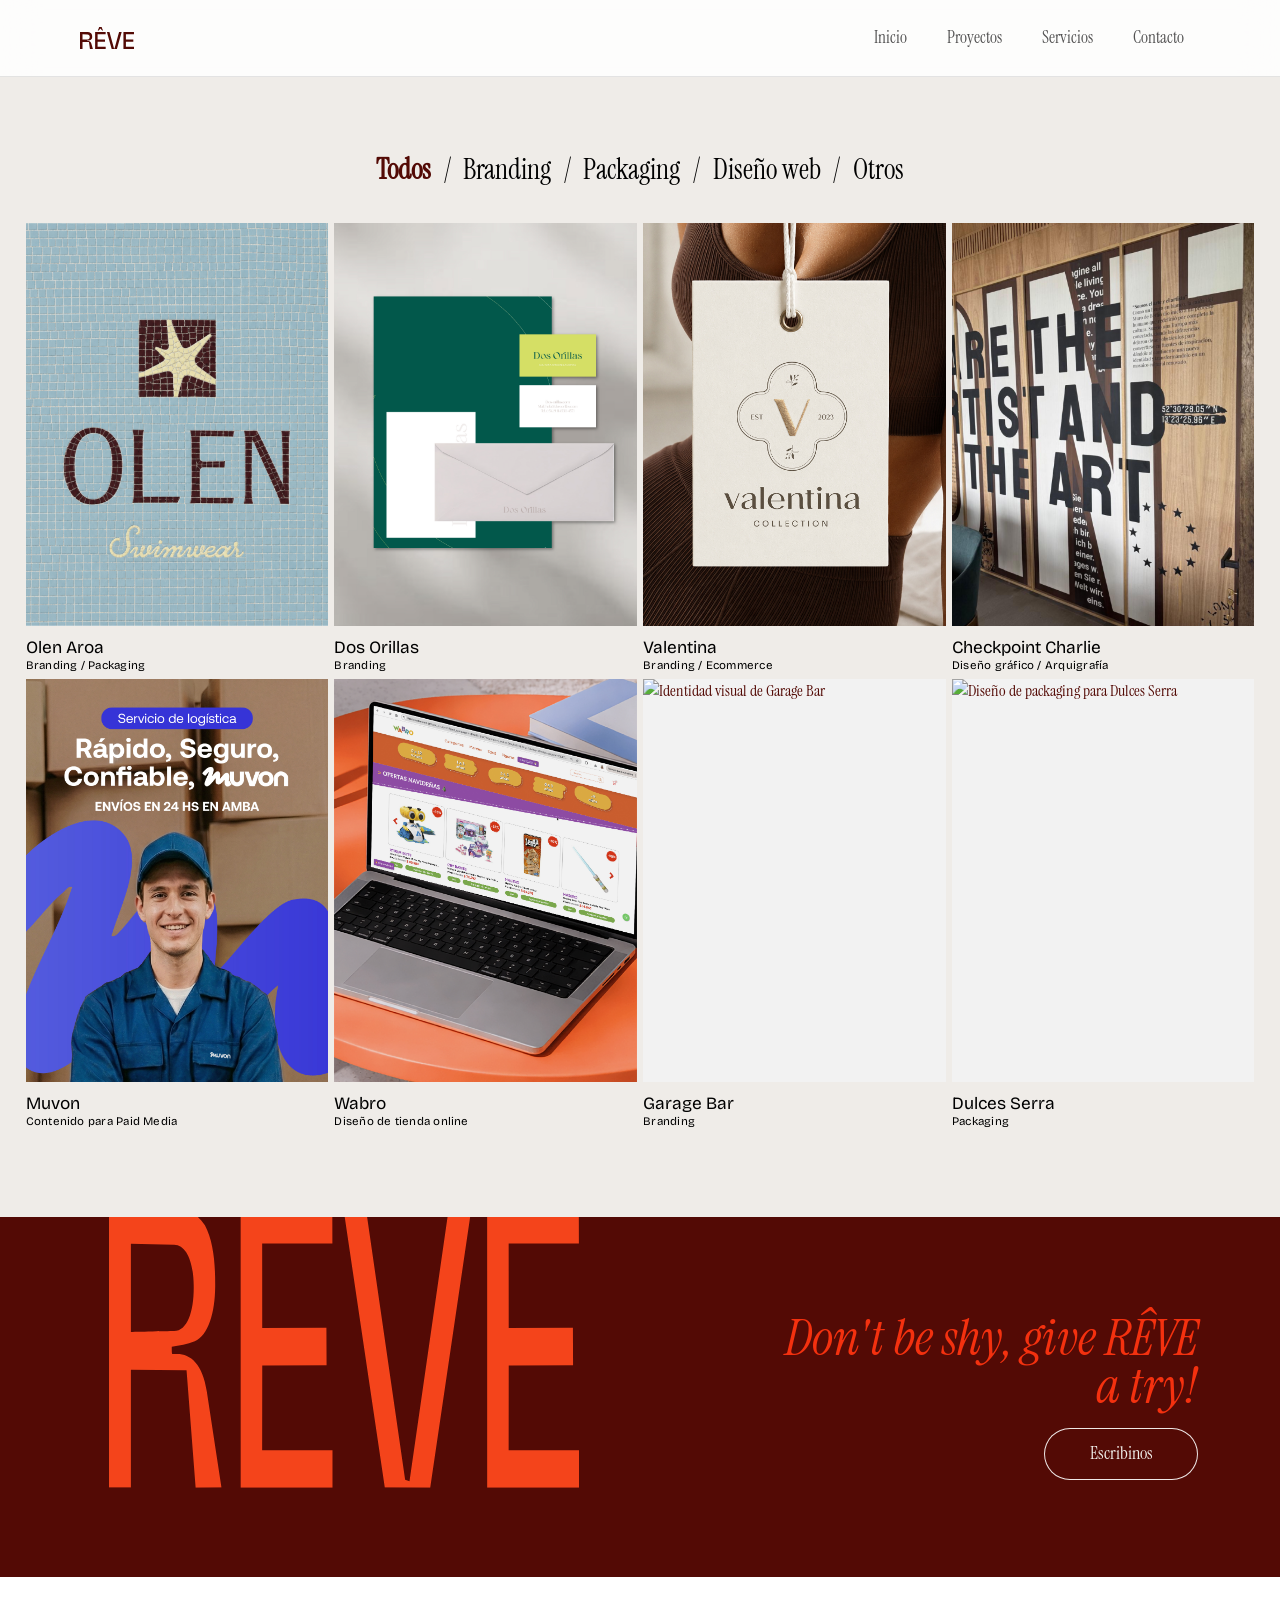
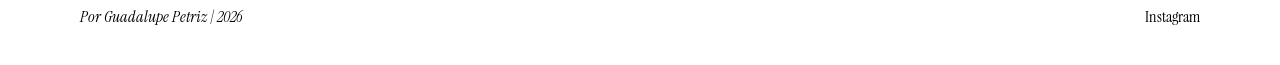
==== commit b1b15e19: "Add files via upload" ====
--- a/proyectos.html
+++ b/proyectos.html
@@ -39,42 +39,44 @@
         <button class="project-filter" type="button" data-filter="otros" aria-pressed="false">Otros</button>
       </div>
 
-      <section class="projects-grid" aria-live="polite" aria-label="Listado de proyectos">
-        <article class="grid-project" data-category="branding packaging" tabindex="0">
-          <div class="grid-project__image"><img src="assets/services/branding/branding-07.jpg" alt="Identidad visual de Olen Aroa" /></div>
-          <div class="grid-project__content"><p>Branding / Packaging</p><h2>Olen Aroa</h2></div>
-        </article>
-        <article class="grid-project" data-category="branding" tabindex="0">
-          <div class="grid-project__image"><img src="assets/portfolio-jpg/dos-orillas.jpg" alt="Identidad visual de Dos Orillas" /></div>
-          <div class="grid-project__content"><p>Branding</p><h2>Dos Orillas</h2></div>
-        </article>
-        <article class="grid-project" data-category="branding" tabindex="0">
-          <div class="grid-project__image"><img src="assets/portfolio-jpg/valentina.jpg" alt="Identidad visual y ecommerce de Valentina" /></div>
-          <div class="grid-project__content"><p>Branding</p><h2>Valentina</h2></div>
-        </article>
-        <article class="grid-project" data-category="packaging" tabindex="0">
-          <div class="grid-project__image"><img src="assets/portfolio-jpg/dulces-serra.jpg" alt="Diseño de packaging para Dulces Serra" /></div>
-          <div class="grid-project__content"><p>Packaging</p><h2>Dulces Serra</h2></div>
-        </article>
-        <article class="grid-project" data-category="web" tabindex="0">
-          <div class="grid-project__image"><img src="assets/portfolio-jpg/wabro.jpg" alt="Diseño de tienda online para Wabro" /></div>
-          <div class="grid-project__content"><p>Diseño web</p><h2>Wabro</h2></div>
-        </article>
-        <article class="grid-project" data-category="otros" tabindex="0">
-          <div class="grid-project__image"><img src="assets/portfolio-jpg/checkpoint-charlie.jpg" alt="Diseño gráfico y arquigrafía para Checkpoint Charlie" /></div>
-          <div class="grid-project__content"><p>Arquigrafía</p><h2>Checkpoint Charlie</h2></div>
-        </article>
-        <article class="grid-project" data-category="otros" tabindex="0">
-          <div class="grid-project__image"><img src="assets/portfolio-jpg/muvon.jpg" alt="Contenido para paid media de Muvon" /></div>
-          <div class="grid-project__content"><p>Diseño gráfico</p><h2>Muvon</h2></div>
-        </article>
-      </section>
+      <section class="projects-grid" aria-live="polite" aria-label="Listado de proyectos"></section>
     </main>
 
+    <section class="contact" id="contacto" aria-labelledby="contact-title">
+      <div class="contact__brand">
+        <img src="assets/LOGO-naranja.svg" alt="Guada Studio" />
+      </div>
+      <div class="contact__cta">
+        <h2 id="contact-title" data-contact-title>Don't be shy, give RÊVE a try!</h2>
+        <a class="button button--primary contact-gooey-button" href="mailto:hola.revestudio@gmail.com">
+          <span class="contact-gooey-button__blobs" aria-hidden="true">
+            <span></span>
+            <span></span>
+            <span></span>
+            <span></span>
+          </span>
+          <span class="contact-gooey-button__label">Escribinos</span>
+        </a>
+      </div>
+    </section>
+
     <footer class="footer">
-      <p>Por Guadalupe Petriz | <span id="current-year"></span></p>
-      <a href="https://www.instagram.com/by_revestudio/" target="_blank" rel="noopener noreferrer">Instagram</a>
+      <p><span data-footer-credit>Por Guadalupe Petriz</span> | <span id="current-year"></span></p>
+      <ul aria-label="Redes sociales">
+        <li>
+          <a
+            href="https://www.instagram.com/by_revestudio/"
+            aria-label="Instagram de REVE Studio"
+            target="_blank"
+            rel="noopener noreferrer"
+          >
+            Instagram
+          </a>
+        </li>
+      </ul>
     </footer>
+    <script src="projects-data.js"></script>
+    <script src="projects-shared.js"></script>
     <script src="projects.js"></script>
   </body>
 </html>
--- a/styles.css
+++ b/styles.css
@@ -1197,8 +1197,8 @@
 .contact {
   width: 100%;
   margin: 0;
-  min-height: clamp(320px, 48vh, 520px);
-  padding: clamp(42px, 6vw, 82px) max(20px, calc((100% - 1120px) / 2));
+  min-height: clamp(280px, 40vh, 440px);
+  padding: clamp(40px, 5.5vw, 68px) max(20px, calc((100% - 1120px) / 2));
   display: grid;
   grid-template-columns: 1fr 1fr;
   align-items: center;
@@ -1207,10 +1207,12 @@
   border-top: 0;
   background: #530a05;
   color: #f4310f;
+  overflow: hidden;
 }
 
 .contact__brand {
-  align-self: end;
+  align-self: center;
+  max-width: 100%;
 }
 
 .contact__brand img {
@@ -1225,7 +1227,7 @@
 }
 
 .contact__cta {
-  align-self: end;
+  align-self: center;
   justify-self: center;
   display: grid;
   justify-items: end;
@@ -1327,21 +1329,93 @@
 }
 
 .projects-page .site-header { position: sticky; }
-.projects-main { width: var(--container); margin: 0 auto; padding: clamp(40px, 6vw, 76px) 0 clamp(90px, 12vw, 160px); }
-.project-filters { display: flex; flex-wrap: wrap; justify-content: flex-end; gap: 9px; margin: 0 0 30px auto; }
-.project-filter { min-height: 42px; border: 1px solid currentColor; border-radius: 999px; padding: 0 18px; background: transparent; color: inherit; font: inherit; cursor: pointer; transition: background 180ms ease, color 180ms ease; }
-.project-filter:hover, .project-filter:focus-visible, .project-filter.is-active { background: #530a05; color: #ffffff; outline: none; }
-.projects-grid { display: grid; grid-template-columns: repeat(3, minmax(0, 1fr)); gap: clamp(12px, 2vw, 28px); }
+.projects-main {
+  width: min(96vw, calc(100% - 32px));
+  margin: 0 auto;
+  padding: clamp(40px, 6vw, 76px) 0 clamp(48px, 7vw, 88px);
+}
+.project-filters {
+  display: flex;
+  flex-wrap: wrap;
+  justify-content: center;
+  align-items: center;
+  gap: 0;
+  width: 100%;
+  margin: 0 0 clamp(24px, 3vw, 36px);
+}
+.project-filter {
+  min-height: auto;
+  border: 0;
+  border-radius: 0;
+  padding: 0;
+  background: transparent;
+  color: #000000;
+  font-family: var(--font-main);
+  font-size: clamp(1.25rem, 2.2vw, 1.75rem);
+  font-weight: 300;
+  font-style: normal;
+  line-height: 1.2;
+  cursor: pointer;
+  transition: color 180ms ease, font-weight 180ms ease;
+}
+.project-filter:not(:last-child)::after {
+  content: "/";
+  color: #000000;
+  font-weight: 300;
+  pointer-events: none;
+  padding-inline: 0.45em;
+}
+.project-filter:hover,
+.project-filter:focus-visible {
+  color: #530a05;
+  outline: none;
+  background: transparent;
+}
+.project-filter.is-active {
+  color: #530a05;
+  font-weight: 700;
+  background: transparent;
+}
+.projects-grid {
+  display: grid;
+  grid-template-columns: repeat(4, minmax(0, 1fr));
+  gap: clamp(4px, 0.5vw, 8px);
+}
 .grid-project[hidden] { display: none; }
-.grid-project { position: relative; overflow: hidden; background: var(--color-soft); }
-.grid-project__image { aspect-ratio: 3 / 4; overflow: hidden; background: var(--color-soft); }
-.grid-project img { width: 100%; height: 100%; object-fit: cover; transition: transform 500ms ease; }
-.grid-project:hover img { transform: scale(1.035); }
-.grid-project__content { position: absolute; inset: 0; display: flex; flex-direction: column; justify-content: flex-end; padding: clamp(18px, 2.5vw, 30px); background: linear-gradient(180deg, transparent 35%, rgba(83, 10, 5, 0.88)); color: #ffffff; opacity: 0; transform: translateY(10px); transition: opacity 220ms ease, transform 220ms ease; pointer-events: none; }
-.grid-project:hover .grid-project__content, .grid-project:focus-visible .grid-project__content { opacity: 1; transform: translateY(0); }
-.grid-project:focus-visible { outline: 2px solid #530a05; outline-offset: 4px; }
-.grid-project p { margin: 0 0 7px; font-style: italic; }
-.grid-project h2 { margin: 0; font-family: var(--font-display); font-size: clamp(1.65rem, 2.8vw, 3rem); font-weight: 288; line-height: 1; }
+.grid-project { display: flex; flex-direction: column; background: transparent; }
+.grid-project__image { aspect-ratio: 3 / 4; overflow: hidden; background: var(--color-soft); cursor: pointer; }
+.grid-project__image img {
+  width: 100%;
+  height: 100%;
+  object-fit: cover;
+  transition: opacity 280ms ease;
+}
+.grid-project__content {
+  display: flex;
+  flex-direction: column;
+  gap: 1px;
+  padding: clamp(8px, 1vw, 12px) 0 0;
+  color: #000000;
+}
+.grid-project:focus-visible { outline: 2px solid #000000; outline-offset: 4px; }
+.grid-project h2 {
+  margin: 0;
+  color: #000000;
+  font-family: var(--font-display);
+  font-size: clamp(1rem, 1.35vw, 1.2rem);
+  font-weight: 400;
+  line-height: 1.15;
+}
+.grid-project p {
+  margin: 0;
+  color: #000000;
+  font-family: var(--font-display);
+  font-size: clamp(0.72rem, 0.9vw, 0.82rem);
+  font-weight: 400;
+  font-style: normal;
+  line-height: 1.2;
+  letter-spacing: 0.02em;
+}
 
 .project-detail {
   width: var(--container);
@@ -1661,6 +1735,10 @@
     font-size: clamp(2.6rem, 12vw, 5.4rem);
   }
 
+  .projects-grid {
+    grid-template-columns: repeat(2, minmax(0, 1fr));
+  }
+
 }
 
 @media (max-width: 720px) {
@@ -1882,6 +1960,6 @@
 
   .projects-grid { grid-template-columns: 1fr; }
   .projects-main { padding-top: 48px; }
-  .project-filters { gap: 7px; }
-  .project-filter { min-height: 39px; padding-inline: 14px; font-size: 0.92rem; }
-}
+  .project-filters { justify-content: center; }
+  .project-filter { font-size: clamp(1.15rem, 5vw, 1.45rem); }
+}
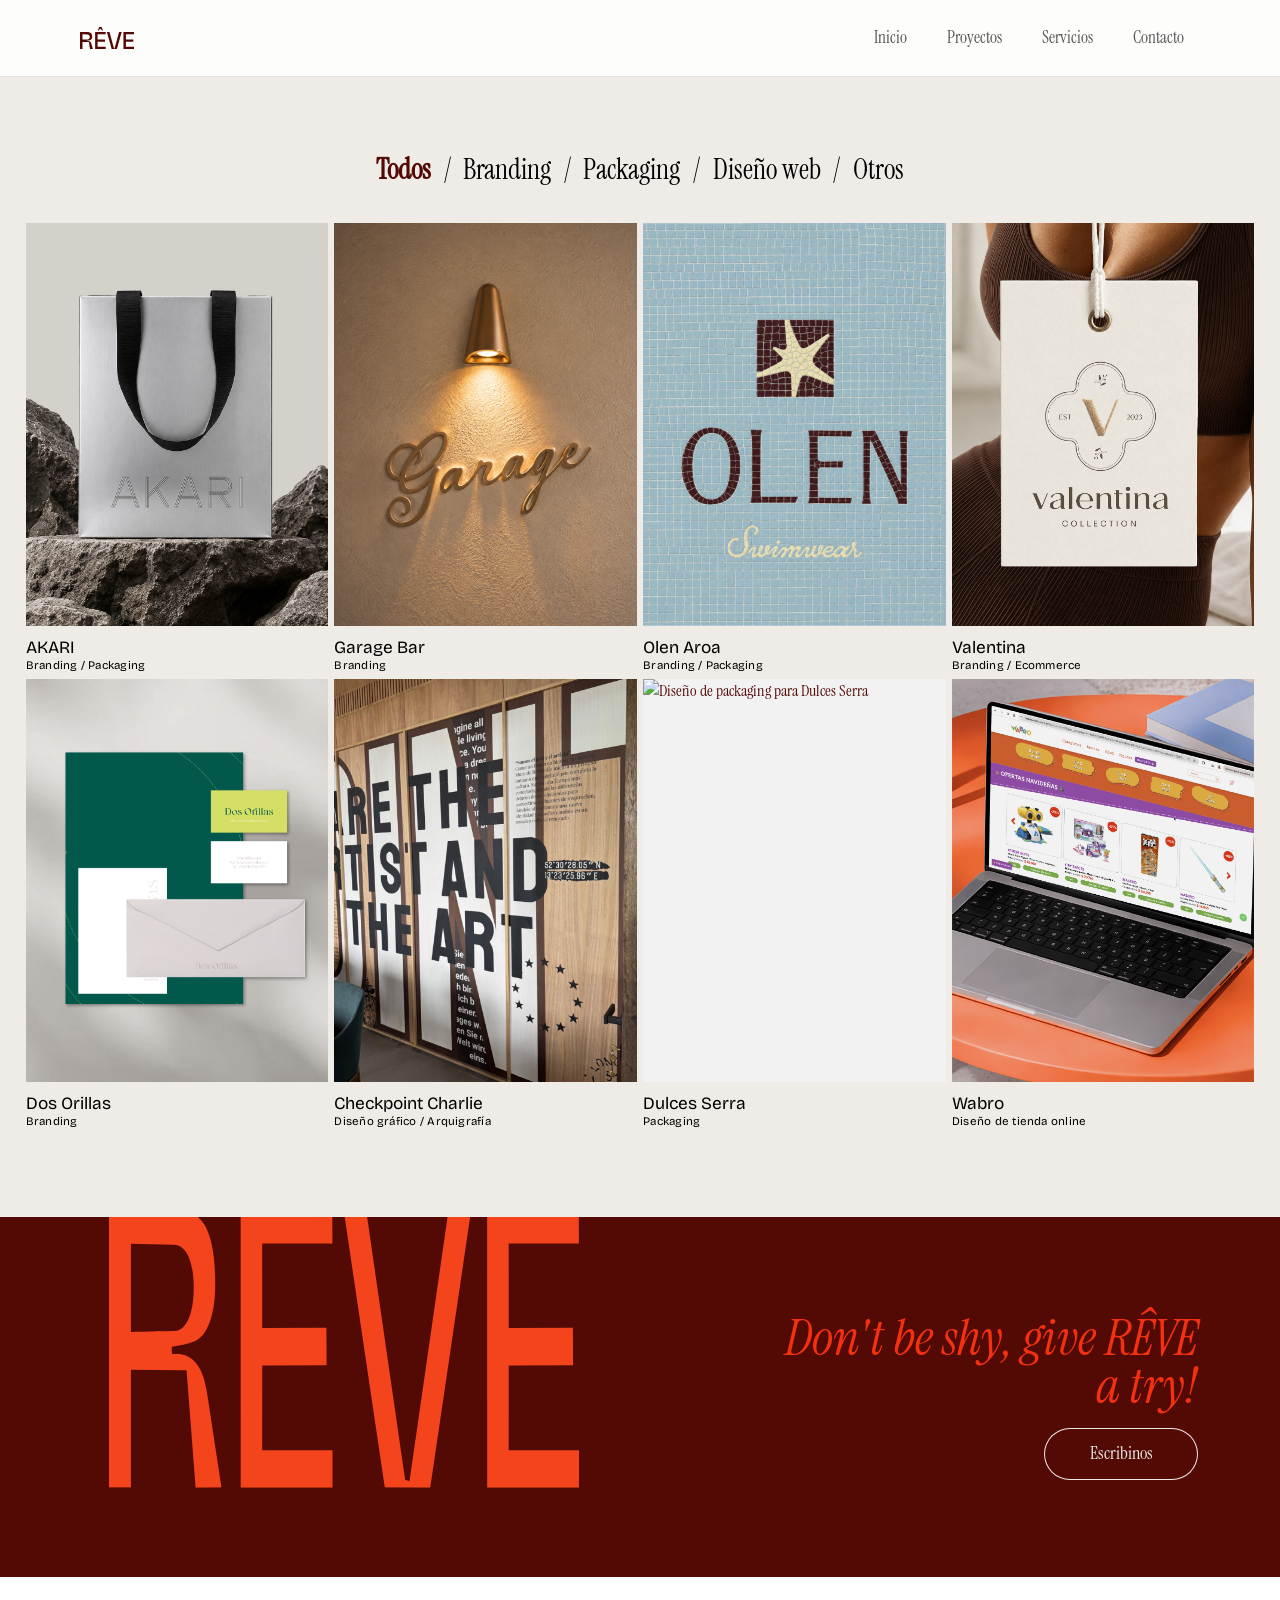
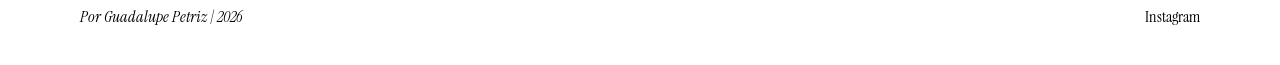
==== commit 622ea490: "Add files via upload" ====
--- a/proyectos.html
+++ b/proyectos.html
@@ -4,6 +4,9 @@
     <meta charset="UTF-8" />
     <meta name="viewport" content="width=device-width, initial-scale=1.0" />
     <meta name="description" content="Proyectos de branding, packaging y diseño web de RÊVE Studio" />
+    <meta http-equiv="refresh" content="0; url=proyectos/" />
+    <link rel="canonical" href="https://revestudio.com.ar/proyectos/" />
+    <script>window.location.replace("proyectos/");</script>
     <title>Proyectos — RÊVE Studio</title>
     <link rel="icon" href="assets/FavIcon.svg" type="image/svg+xml" />
     <link rel="preconnect" href="https://fonts.googleapis.com" />
--- a/styles.css
+++ b/styles.css
@@ -189,6 +189,7 @@
   background-color: var(--page-bg);
   color: #161616;
   transition: var(--page-transition);
+  overflow: hidden;
 }
 
 .hero__content {
